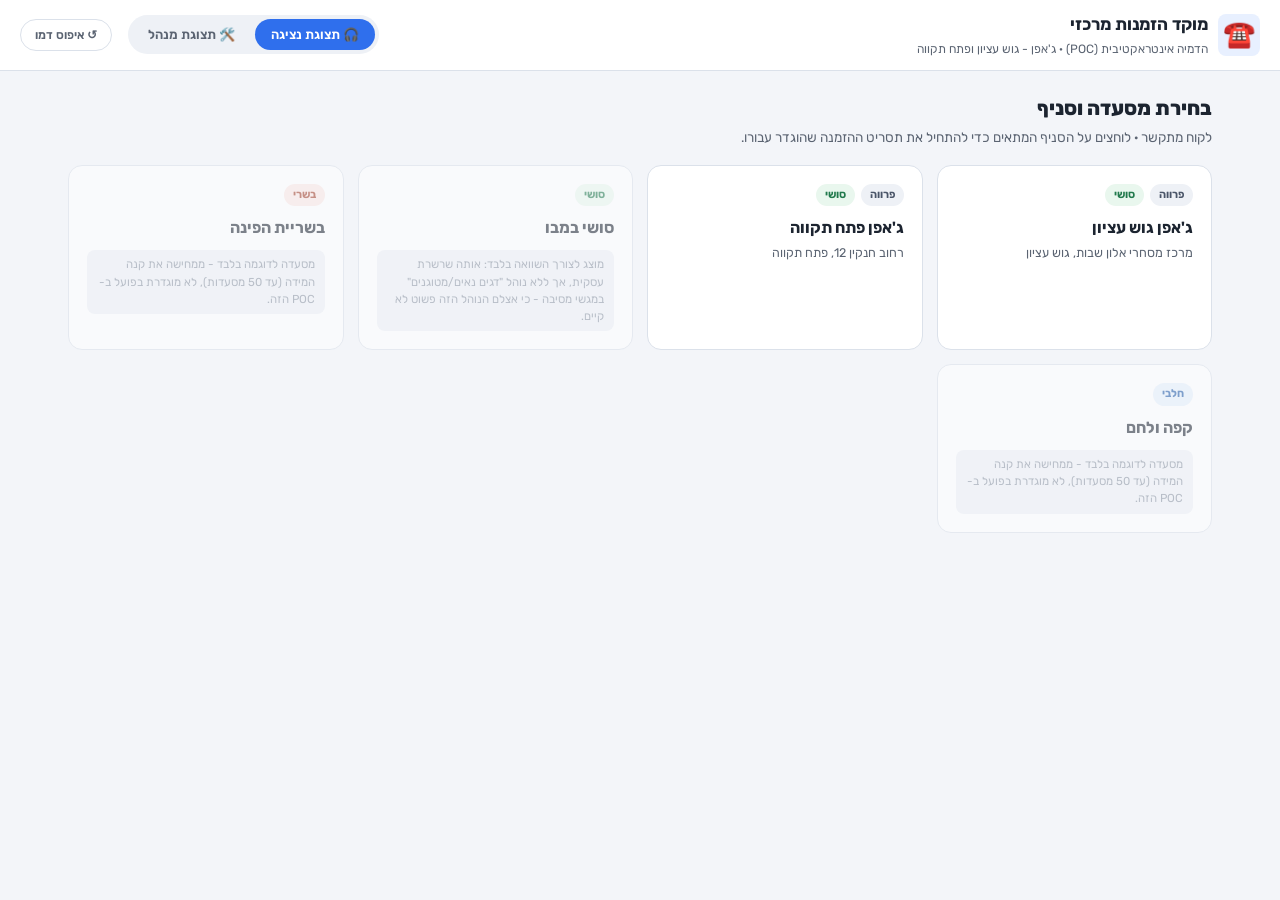
==== call-center-poc/index.html @ 6a9e3bf5 "הוספת POC למערכת מוקד הזמנות מרכזי ל-50 מסעדות תיקייה נפרדת call-center-poc/ (HTML/CSS/JS ללא build," ====
<!doctype html>
<html lang="he" dir="rtl">
<head>
<meta charset="UTF-8" />
<meta name="viewport" content="width=device-width, initial-scale=1.0" />
<meta name="robots" content="noindex, nofollow" />
<title>מוקד הזמנות - הדמיה (POC)</title>
<link rel="icon" href="data:image/svg+xml,%3Csvg xmlns='http://www.w3.org/2000/svg' viewBox='0 0 100 100'%3E%3Crect width='100' height='100' rx='22' fill='%232f6fed'/%3E%3Ctext x='50' y='66' font-size='52' text-anchor='middle'%3E%F0%9F%93%9E%3C/text%3E%3C/svg%3E" />

<link rel="preconnect" href="https://fonts.googleapis.com" />
<link rel="preconnect" href="https://fonts.gstatic.com" crossorigin />
<link href="https://fonts.googleapis.com/css2?family=Rubik:wght@400;500;600;700;800&display=swap" rel="stylesheet" />

<link rel="stylesheet" href="css/style.css" />
</head>
<body>

  <header class="topbar">
    <div class="topbar-brand">
      <span class="topbar-logo" aria-hidden="true">☎️</span>
      <div class="topbar-titles">
        <h1>מוקד הזמנות מרכזי</h1>
        <p>הדמיה אינטראקטיבית (POC) &middot; ג'אפן - גוש עציון ופתח תקווה</p>
      </div>
    </div>

    <nav class="view-switch" id="view-switch" aria-label="בחירת תצוגה">
      <button class="view-switch-btn" type="button" data-view="agent">🎧 תצוגת נציגה</button>
      <button class="view-switch-btn" type="button" data-view="admin">🛠️ תצוגת מנהל</button>
    </nav>

    <button class="reset-demo-btn" id="reset-demo-btn" type="button" title="מחזיר את כל נתוני ההדמיה למצב ההתחלתי">
      ↺ איפוס דמו
    </button>
  </header>

  <main id="app-root" class="app-root"></main>

  <div id="popup-root"></div>
  <div id="toast-root" class="toast-root"></div>

  <script src="js/data.js"></script>
  <script src="js/store.js"></script>
  <script src="js/engine.js"></script>
  <script src="js/popups.js"></script>
  <script src="js/summary.js"></script>
  <script src="js/agent.js"></script>
  <script src="js/admin.js"></script>
  <script src="js/app.js"></script>
</body>
</html>
---- call-center-poc/css/style.css ----
/* ===== Design tokens ===== */
:root {
  --bg: #f3f5f9;
  --surface: #ffffff;
  --surface-alt: #eef1f6;
  --surface-hover: #e6eaf2;
  --border: #dbe1ea;
  --text: #1c2430;
  --text-muted: #5b6472;
  --text-faint: #8992a1;

  --primary: #2f6fed;
  --primary-dark: #1f4fb8;
  --primary-tint: #e8f0ff;

  --accent: #0f9d78;
  --accent-tint: #e4f7f0;

  --danger: #d5423c;
  --danger-tint: #fdecec;
  --danger-dark: #a92e29;

  --warning: #c9791a;
  --warning-tint: #fdf1de;
  --warning-dark: #9c5d13;

  --guided: #7b4fd6;
  --guided-tint: #f1ebfc;

  --radius-sm: 8px;
  --radius: 14px;
  --radius-lg: 20px;
  --shadow-sm: 0 1px 2px rgba(20, 30, 50, 0.06);
  --shadow: 0 8px 24px rgba(20, 30, 50, 0.10);
  --shadow-lg: 0 20px 50px rgba(20, 30, 50, 0.22);
}

@media (prefers-color-scheme: dark) {
  :root {
    --bg: #12151c;
    --surface: #1a1e27;
    --surface-alt: #212632;
    --surface-hover: #272d3b;
    --border: #313847;
    --text: #eef1f6;
    --text-muted: #a6adba;
    --text-faint: #737b8c;
    --primary-tint: #1b2740;
    --accent-tint: #113329;
    --danger-tint: #3a1e1d;
    --warning-tint: #3a2c14;
    --guided-tint: #2a2140;
  }
}

* { box-sizing: border-box; }
html, body { height: 100%; }
body {
  margin: 0;
  background: var(--bg);
  color: var(--text);
  font-family: 'Rubik', 'Segoe UI', sans-serif;
  line-height: 1.5;
  -webkit-font-smoothing: antialiased;
}
button, input, select, textarea { font-family: inherit; }
h1, h2, h3, h4, p { margin: 0; }
img { max-width: 100%; display: block; }

/* ===== Topbar ===== */
.topbar {
  display: flex;
  align-items: center;
  gap: 16px;
  padding: 12px 20px;
  background: var(--surface);
  border-bottom: 1px solid var(--border);
  position: sticky;
  top: 0;
  z-index: 40;
  flex-wrap: wrap;
}
.topbar-brand { display: flex; align-items: center; gap: 10px; }
.topbar-logo {
  font-size: 26px;
  width: 42px; height: 42px;
  display: flex; align-items: center; justify-content: center;
  background: var(--primary-tint);
  border-radius: var(--radius-sm);
}
.topbar-titles h1 { font-size: 17px; font-weight: 700; }
.topbar-titles p { font-size: 12px; color: var(--text-muted); margin-top: 2px; }

.view-switch {
  display: flex;
  gap: 4px;
  background: var(--surface-alt);
  padding: 4px;
  border-radius: 999px;
  margin-inline-start: auto;
}
.view-switch-btn {
  border: none;
  background: transparent;
  padding: 8px 16px;
  border-radius: 999px;
  font-size: 13px;
  font-weight: 600;
  color: var(--text-muted);
  cursor: pointer;
  transition: background .15s, color .15s;
}
.view-switch-btn.is-active { background: var(--primary); color: #fff; }
.view-switch-btn:not(.is-active):hover { background: var(--surface-hover); }

.reset-demo-btn {
  border: 1px solid var(--border);
  background: var(--surface);
  color: var(--text-muted);
  padding: 8px 14px;
  border-radius: 999px;
  font-size: 12px;
  font-weight: 600;
  cursor: pointer;
  white-space: nowrap;
}
.reset-demo-btn:hover { background: var(--surface-alt); color: var(--text); }

.app-root { max-width: 1180px; margin: 0 auto; padding: 22px 18px 80px; }

/* ===== Generic buttons ===== */
.btn {
  border: none;
  border-radius: var(--radius-sm);
  padding: 12px 20px;
  font-size: 14px;
  font-weight: 700;
  cursor: pointer;
  transition: transform .06s, background .15s, opacity .15s;
}
.btn:active { transform: scale(.98); }
.btn:disabled { opacity: .45; cursor: not-allowed; }
.btn-primary { background: var(--primary); color: #fff; }
.btn-primary:not(:disabled):hover { background: var(--primary-dark); }
.btn-secondary { background: var(--surface-alt); color: var(--text); }
.btn-secondary:hover { background: var(--surface-hover); }
.btn-ghost { background: transparent; color: var(--text-muted); }
.btn-ghost:hover { color: var(--text); }
.btn-danger { background: var(--danger); color: #fff; }
.btn-danger:hover { background: var(--danger-dark); }
.btn-block { width: 100%; }
.icon-btn {
  border: 1px solid var(--border);
  background: var(--surface);
  width: 30px; height: 30px;
  border-radius: var(--radius-sm);
  display: inline-flex; align-items: center; justify-content: center;
  cursor: pointer;
  font-size: 13px;
  color: var(--text-muted);
}
.icon-btn:hover { background: var(--surface-alt); color: var(--text); }
.icon-btn:disabled { opacity: .3; cursor: not-allowed; }

/* ===== Toasts ===== */
.toast-root { position: fixed; bottom: 18px; inset-inline-start: 50%; transform: translateX(-50%); z-index: 200; display: flex; flex-direction: column; gap: 8px; align-items: center; }
[dir="rtl"] .toast-root { transform: translateX(50%); }
.toast {
  background: var(--text); color: #fff;
  padding: 10px 18px; border-radius: 999px;
  font-size: 13px; font-weight: 600;
  box-shadow: var(--shadow);
  animation: toast-in .18s ease-out;
}
.toast.is-success { background: var(--accent); }
.toast.is-danger { background: var(--danger); }
@keyframes toast-in { from { opacity: 0; transform: translateY(8px); } to { opacity: 1; transform: translateY(0); } }

/* ===== Restaurant / branch picker ===== */
.section-heading { font-size: 20px; font-weight: 800; margin-bottom: 4px; }
.section-sub { color: var(--text-muted); font-size: 13.5px; margin-bottom: 18px; }

.picker-grid {
  display: grid;
  grid-template-columns: repeat(auto-fill, minmax(220px, 1fr));
  gap: 14px;
}
.picker-card {
  background: var(--surface);
  border: 1px solid var(--border);
  border-radius: var(--radius);
  padding: 18px;
  cursor: pointer;
  transition: box-shadow .15s, transform .1s, border-color .15s;
  text-align: right;
}
.picker-card:hover { box-shadow: var(--shadow); border-color: var(--primary); transform: translateY(-2px); }
.picker-card.is-disabled { opacity: .55; cursor: not-allowed; }
.picker-card.is-disabled:hover { box-shadow: none; transform: none; border-color: var(--border); }
.picker-card-badges { display: flex; gap: 6px; flex-wrap: wrap; margin-bottom: 10px; }
.type-badge {
  display: inline-block;
  font-size: 11px; font-weight: 700;
  padding: 3px 9px;
  border-radius: 999px;
  background: var(--surface-alt);
  color: var(--text-muted);
}
.type-badge.kind-בשרי { background: #fbe7e4; color: #a13f2a; }
.type-badge.kind-חלבי { background: #e6f0fb; color: #1f5aa8; }
.type-badge.kind-פרווה { background: #eef1f6; color: #4a5568; }
.type-badge.kind-סושי { background: #e9f7ee; color: #227a4d; }
.picker-card-title { font-size: 16px; font-weight: 700; margin-bottom: 4px; }
.picker-card-sub { font-size: 12.5px; color: var(--text-muted); }
.picker-card-note { margin-top: 10px; font-size: 11.5px; color: var(--text-faint); background: var(--surface-alt); padding: 6px 10px; border-radius: var(--radius-sm); }

/* ===== Wizard (question screens) ===== */
.wizard { max-width: 640px; margin: 0 auto; }
.wizard-progress { margin-bottom: 22px; }
.wizard-progress-label { font-size: 12px; color: var(--text-muted); margin-bottom: 6px; display: flex; justify-content: space-between; }
.wizard-progress-bar { height: 6px; background: var(--surface-alt); border-radius: 999px; overflow: hidden; }
.wizard-progress-fill { height: 100%; background: var(--primary); border-radius: 999px; transition: width .25s ease; }

.wizard-card {
  background: var(--surface);
  border: 1px solid var(--border);
  border-radius: var(--radius-lg);
  padding: 28px;
  box-shadow: var(--shadow-sm);
}
.wizard-branch-tag { font-size: 11.5px; font-weight: 700; color: var(--primary); background: var(--primary-tint); padding: 4px 10px; border-radius: 999px; display: inline-block; margin-bottom: 14px; }
.wizard-question-label { font-size: 20px; font-weight: 700; margin-bottom: 18px; line-height: 1.4; }

.wizard-input {
  width: 100%;
  padding: 13px 15px;
  border: 1.5px solid var(--border);
  border-radius: var(--radius-sm);
  font-size: 15px;
  background: var(--surface);
  color: var(--text);
}
.wizard-input:focus { outline: none; border-color: var(--primary); }

.wizard-choice-row { display: flex; gap: 10px; flex-wrap: wrap; }
.choice-btn {
  flex: 1 1 140px;
  border: 1.5px solid var(--border);
  background: var(--surface);
  color: var(--text);
  padding: 16px 14px;
  border-radius: var(--radius);
  font-size: 15px;
  font-weight: 600;
  cursor: pointer;
  transition: border-color .12s, background .12s;
}
.choice-btn:hover { border-color: var(--primary); }
.choice-btn.is-selected { border-color: var(--primary); background: var(--primary-tint); color: var(--primary-dark); }

.autofill-strip {
  margin-top: 10px;
  display: flex; align-items: center; gap: 8px;
  background: var(--accent-tint);
  border: 1px dashed var(--accent);
  padding: 8px 12px;
  border-radius: var(--radius-sm);
  font-size: 12.5px;
  color: var(--text);
}
.autofill-strip-btn {
  border: none; background: var(--accent); color: #fff;
  padding: 5px 11px; border-radius: 999px; font-size: 11.5px; font-weight: 700; cursor: pointer;
  margin-inline-start: auto;
}

.wizard-nav { display: flex; justify-content: space-between; margin-top: 22px; gap: 10px; }

.slot-row { display: flex; gap: 8px; flex-wrap: wrap; margin-top: 14px; }
.slot-btn {
  border: 1.5px solid var(--border); background: var(--surface);
  padding: 10px 14px; border-radius: var(--radius-sm); font-size: 13.5px; font-weight: 600; cursor: pointer;
  display: flex; align-items: center; gap: 6px;
}
.slot-btn.is-selected { border-color: var(--primary); background: var(--primary-tint); }
.slot-btn.is-busy::after { content: "עמוס"; font-size: 10px; font-weight: 700; color: var(--warning-dark); background: var(--warning-tint); padding: 2px 6px; border-radius: 999px; }

/* ===== Menu screen ===== */
.menu-screen-title { font-size: 19px; font-weight: 800; margin-bottom: 14px; }
.menu-toolbar { display: flex; gap: 10px; flex-wrap: wrap; margin-bottom: 14px; align-items: center; }
.search-input { flex: 1 1 220px; padding: 11px 14px; border: 1.5px solid var(--border); border-radius: var(--radius-sm); font-size: 14px; background: var(--surface); color: var(--text); }
.search-input:focus { outline: none; border-color: var(--primary); }
.price-filter-select { padding: 10px 12px; border: 1.5px solid var(--border); border-radius: var(--radius-sm); font-size: 13.5px; background: var(--surface); color: var(--text); }
.price-filter-select.is-flash { animation: flash-filter 1.1s ease; }
@keyframes flash-filter { 0%,100% { box-shadow: none; } 30% { box-shadow: 0 0 0 4px var(--accent-tint); border-color: var(--accent); } }

.tag-chip-row { display: flex; gap: 6px; flex-wrap: wrap; margin-bottom: 14px; }
.tag-chip {
  border: 1px solid var(--border); background: var(--surface);
  padding: 6px 12px; border-radius: 999px; font-size: 12px; font-weight: 600; color: var(--text-muted); cursor: pointer;
}
.tag-chip.is-active { background: var(--primary); border-color: var(--primary); color: #fff; }

.menu-grid { display: grid; grid-template-columns: repeat(auto-fill, minmax(180px, 1fr)); gap: 12px; padding-bottom: 90px; }
.item-card { background: var(--surface); border: 1px solid var(--border); border-radius: var(--radius); overflow: hidden; display: flex; flex-direction: column; }
.item-image-placeholder {
  height: 92px;
  background: var(--surface-alt);
  display: flex; align-items: center; justify-content: center;
  font-size: 26px;
  color: var(--text-faint);
  border-bottom: 1px dashed var(--border);
  position: relative;
}
.item-image-placeholder-label { position: absolute; bottom: 4px; font-size: 9px; color: var(--text-faint); background: rgba(255,255,255,.75); padding: 1px 6px; border-radius: 999px; }
.item-body { padding: 11px 12px 12px; display: flex; flex-direction: column; gap: 6px; flex: 1; }
.item-name { font-size: 14px; font-weight: 700; }
.item-tags { display: flex; gap: 4px; flex-wrap: wrap; }
.item-tag { font-size: 10px; background: var(--surface-alt); color: var(--text-muted); padding: 2px 7px; border-radius: 999px; }
.item-foot { display: flex; align-items: center; justify-content: space-between; margin-top: auto; }
.item-price { font-weight: 800; font-size: 14px; }
.qty-stepper { display: flex; align-items: center; gap: 8px; }
.qty-btn { width: 26px; height: 26px; border-radius: 999px; border: 1px solid var(--border); background: var(--surface); cursor: pointer; font-weight: 700; }
.qty-btn:hover { background: var(--surface-alt); }
.qty-value { min-width: 14px; text-align: center; font-weight: 700; font-size: 13px; }
.add-btn { border: none; background: var(--primary); color: #fff; padding: 7px 14px; border-radius: 999px; font-size: 12.5px; font-weight: 700; cursor: pointer; }
.add-btn:hover { background: var(--primary-dark); }
.item-note-tag { font-size: 10px; color: var(--guided); background: var(--guided-tint); padding: 2px 7px; border-radius: 999px; align-self: flex-start; }

.cart-bar {
  position: sticky; bottom: 12px;
  background: var(--surface);
  border: 1px solid var(--border);
  box-shadow: var(--shadow);
  border-radius: var(--radius-lg);
  padding: 14px 20px;
  display: flex; align-items: center; gap: 16px; flex-wrap: wrap;
  margin-top: 10px;
}
.cart-bar-info { display: flex; flex-direction: column; }
.cart-bar-count { font-size: 12px; color: var(--text-muted); }
.cart-bar-total { font-size: 18px; font-weight: 800; }
.cart-bar-min-note { font-size: 11.5px; color: var(--warning-dark); }
.wizard-nav-inline { margin-inline-start: auto; display: flex; gap: 10px; }

/* ===== Payment ===== */
.payment-methods { display: grid; grid-template-columns: repeat(auto-fill, minmax(130px, 1fr)); gap: 10px; margin-bottom: 18px; }
.payment-method-card {
  border: 1.5px solid var(--border); background: var(--surface);
  border-radius: var(--radius); padding: 14px 10px; text-align: center; cursor: pointer; font-size: 13px; font-weight: 600;
}
.payment-method-card.is-selected { border-color: var(--primary); background: var(--primary-tint); color: var(--primary-dark); }
.payment-method-icon { font-size: 22px; display: block; margin-bottom: 6px; }
.split-toggle-row { display: flex; align-items: center; gap: 8px; margin: 6px 0 14px; font-size: 13.5px; }
.split-block { background: var(--surface-alt); border-radius: var(--radius); padding: 14px; display: flex; flex-direction: column; gap: 10px; }
.split-row { display: flex; gap: 8px; align-items: center; }
.split-row select, .split-row input { flex: 1; padding: 9px 10px; border: 1px solid var(--border); border-radius: var(--radius-sm); background: var(--surface); color: var(--text); }

/* ===== Summary ===== */
.summary-grid { display: grid; grid-template-columns: 1fr 1fr; gap: 8px 20px; margin-bottom: 18px; font-size: 13.5px; }
.summary-grid dt { color: var(--text-muted); }
.summary-grid dd { margin: 0; font-weight: 600; }
.summary-textarea {
  width: 100%; min-height: 260px;
  border: 1.5px solid var(--border); border-radius: var(--radius-sm);
  padding: 14px; font-size: 13px; line-height: 1.7;
  font-family: 'Rubik', monospace;
  background: var(--surface-alt); color: var(--text);
  resize: vertical;
  white-space: pre-wrap;
}
.summary-actions { display: flex; gap: 10px; margin-top: 14px; flex-wrap: wrap; }

/* ===== Popups ===== */
.popup-overlay {
  position: fixed; inset: 0; background: rgba(15, 20, 30, .5);
  display: flex; align-items: center; justify-content: center; z-index: 100; padding: 16px;
  animation: overlay-in .12s ease-out;
}
@keyframes overlay-in { from { opacity: 0; } to { opacity: 1; } }
.popup-card {
  background: var(--surface); border-radius: var(--radius-lg);
  max-width: 440px; width: 100%; padding: 26px;
  box-shadow: var(--shadow-lg);
  border-top: 6px solid var(--text-faint);
  animation: popup-in .16s ease-out;
}
@keyframes popup-in { from { opacity: 0; transform: translateY(10px) scale(.98); } to { opacity: 1; transform: translateY(0) scale(1); } }
.popup-card.is-blocking { border-top-color: var(--danger); }
.popup-card.is-reminder { border-top-color: var(--warning); }
.popup-card.is-guided { border-top-color: var(--guided); }
.popup-card.is-suggestion { border-top-color: var(--primary); }
.popup-kicker { display: flex; align-items: center; gap: 8px; font-size: 11.5px; font-weight: 800; text-transform: uppercase; letter-spacing: .3px; margin-bottom: 10px; }
.popup-kicker.is-blocking { color: var(--danger); }
.popup-kicker.is-reminder { color: var(--warning-dark); }
.popup-kicker.is-guided { color: var(--guided); }
.popup-kicker.is-suggestion { color: var(--primary); }
.popup-message { font-size: 15.5px; line-height: 1.65; margin-bottom: 20px; }
.popup-buttons { display: flex; flex-direction: column; gap: 8px; }
.popup-btn {
  border: 1.5px solid var(--border); background: var(--surface);
  padding: 12px 14px; border-radius: var(--radius-sm); font-size: 14px; font-weight: 700; cursor: pointer; width: 100%;
}
.popup-btn.is-primary { background: var(--primary); border-color: var(--primary); color: #fff; }
.popup-btn.is-primary:hover { background: var(--primary-dark); }
.popup-btn:not(.is-primary):hover { background: var(--surface-alt); }
.popup-btn.is-danger-outline { color: var(--danger); border-color: var(--danger-tint); }

/* ===== Admin ===== */
.admin-layout { display: grid; grid-template-columns: 250px 1fr; gap: 18px; align-items: start; }
@media (max-width: 780px) { .admin-layout { grid-template-columns: 1fr; } }

.admin-sidebar { background: var(--surface); border: 1px solid var(--border); border-radius: var(--radius); padding: 10px; position: sticky; top: 84px; }
.admin-sidebar-title { font-size: 11.5px; font-weight: 800; color: var(--text-muted); padding: 8px 10px 4px; text-transform: uppercase; letter-spacing: .4px; }
.restaurant-list-item {
  display: flex; flex-direction: column; gap: 5px;
  padding: 10px 12px; border-radius: var(--radius-sm); cursor: pointer; margin-bottom: 3px;
}
.restaurant-list-item:hover { background: var(--surface-alt); }
.restaurant-list-item.is-active { background: var(--primary-tint); }
.restaurant-list-item.is-disabled { cursor: default; opacity: .6; }
.restaurant-list-item-name { font-size: 13.5px; font-weight: 700; }
.restaurant-list-item-badges { display: flex; gap: 4px; flex-wrap: wrap; }

.admin-main { background: var(--surface); border: 1px solid var(--border); border-radius: var(--radius); padding: 20px; min-height: 400px; }
.admin-empty-note { background: var(--surface-alt); border-radius: var(--radius); padding: 16px; font-size: 13.5px; color: var(--text-muted); line-height: 1.6; }

.branch-tabs { display: flex; gap: 8px; margin-bottom: 16px; border-bottom: 1px solid var(--border); padding-bottom: 12px; flex-wrap: wrap; }
.branch-tab {
  border: 1px solid var(--border); background: var(--surface);
  padding: 8px 16px; border-radius: 999px; font-size: 13px; font-weight: 700; cursor: pointer; color: var(--text-muted);
}
.branch-tab.is-active { background: var(--text); border-color: var(--text); color: var(--surface); }

.subtabs { display: flex; gap: 6px; margin-bottom: 16px; }
.subtab { border: none; background: var(--surface-alt); padding: 9px 16px; border-radius: var(--radius-sm); font-size: 13px; font-weight: 700; cursor: pointer; color: var(--text-muted); }
.subtab.is-active { background: var(--primary); color: #fff; }

.flow-list { display: flex; flex-direction: column; gap: 8px; }
.flow-card { border: 1px solid var(--border); border-radius: var(--radius); overflow: hidden; }
.flow-card-head { display: flex; align-items: center; gap: 10px; padding: 12px 14px; cursor: pointer; background: var(--surface); }
.flow-card-head:hover { background: var(--surface-alt); }
.flow-card-icon { font-size: 16px; width: 30px; height: 30px; background: var(--surface-alt); border-radius: var(--radius-sm); display: flex; align-items: center; justify-content: center; flex-shrink: 0; }
.flow-card-title { font-weight: 700; font-size: 13.5px; flex: 1; }
.flow-card-meta { font-size: 11px; color: var(--text-faint); }
.flow-card-actions { display: flex; gap: 4px; align-items: center; }
.flow-card-body { padding: 4px 16px 16px; border-top: 1px dashed var(--border); background: var(--surface-alt); }
.flow-card.is-disabled .flow-card-title { text-decoration: line-through; color: var(--text-faint); }

.question-edit-row { padding: 12px 0; display: flex; flex-direction: column; gap: 8px; }
.field-label { font-size: 11px; font-weight: 700; color: var(--text-muted); }
.text-input { width: 100%; padding: 9px 11px; border: 1px solid var(--border); border-radius: var(--radius-sm); font-size: 13.5px; background: var(--surface); color: var(--text); }

.toggle-switch { position: relative; display: inline-block; width: 38px; height: 22px; flex-shrink: 0; }
.toggle-switch input { opacity: 0; width: 0; height: 0; }
.toggle-switch-slider { position: absolute; inset: 0; background: var(--border); border-radius: 999px; cursor: pointer; transition: background .15s; }
.toggle-switch-slider::before { content: ""; position: absolute; width: 16px; height: 16px; left: 3px; top: 3px; background: #fff; border-radius: 50%; transition: transform .15s; }
.toggle-switch input:checked + .toggle-switch-slider { background: var(--accent); }
[dir="rtl"] .toggle-switch input:checked + .toggle-switch-slider::before { transform: translateX(-16px); }

.rule-card { border: 1px solid var(--border); border-radius: var(--radius); padding: 14px 16px; margin-bottom: 10px; }
.rule-card-head { display: flex; align-items: center; gap: 10px; margin-bottom: 8px; }
.rule-kind-badge { font-size: 10.5px; font-weight: 800; padding: 3px 9px; border-radius: 999px; }
.rule-kind-badge.kind-blocking { background: var(--danger-tint); color: var(--danger-dark); }
.rule-kind-badge.kind-reminder { background: var(--warning-tint); color: var(--warning-dark); }
.rule-kind-badge.kind-guided-choice { background: var(--guided-tint); color: var(--guided); }
.rule-kind-badge.kind-suggestion { background: var(--primary-tint); color: var(--primary-dark); }
.rule-scope-badge { font-size: 10.5px; color: var(--text-faint); background: var(--surface-alt); padding: 3px 9px; border-radius: 999px; }
.rule-name { font-weight: 700; font-size: 13.5px; flex: 1; }
.rule-message-edit { width: 100%; border: 1px solid var(--border); border-radius: var(--radius-sm); padding: 10px; font-size: 13px; background: var(--surface-alt); color: var(--text); resize: vertical; min-height: 56px; }
.rule-card.is-disabled { opacity: .55; }

.admin-toolbar { display: flex; justify-content: space-between; align-items: center; margin-bottom: 14px; gap: 10px; flex-wrap: wrap; }
.admin-toolbar h2 { font-size: 17px; font-weight: 800; }

@media (max-width: 560px) {
  .app-root { padding: 16px 12px 70px; }
  .wizard-card { padding: 20px; }
  .summary-grid { grid-template-columns: 1fr; }
}
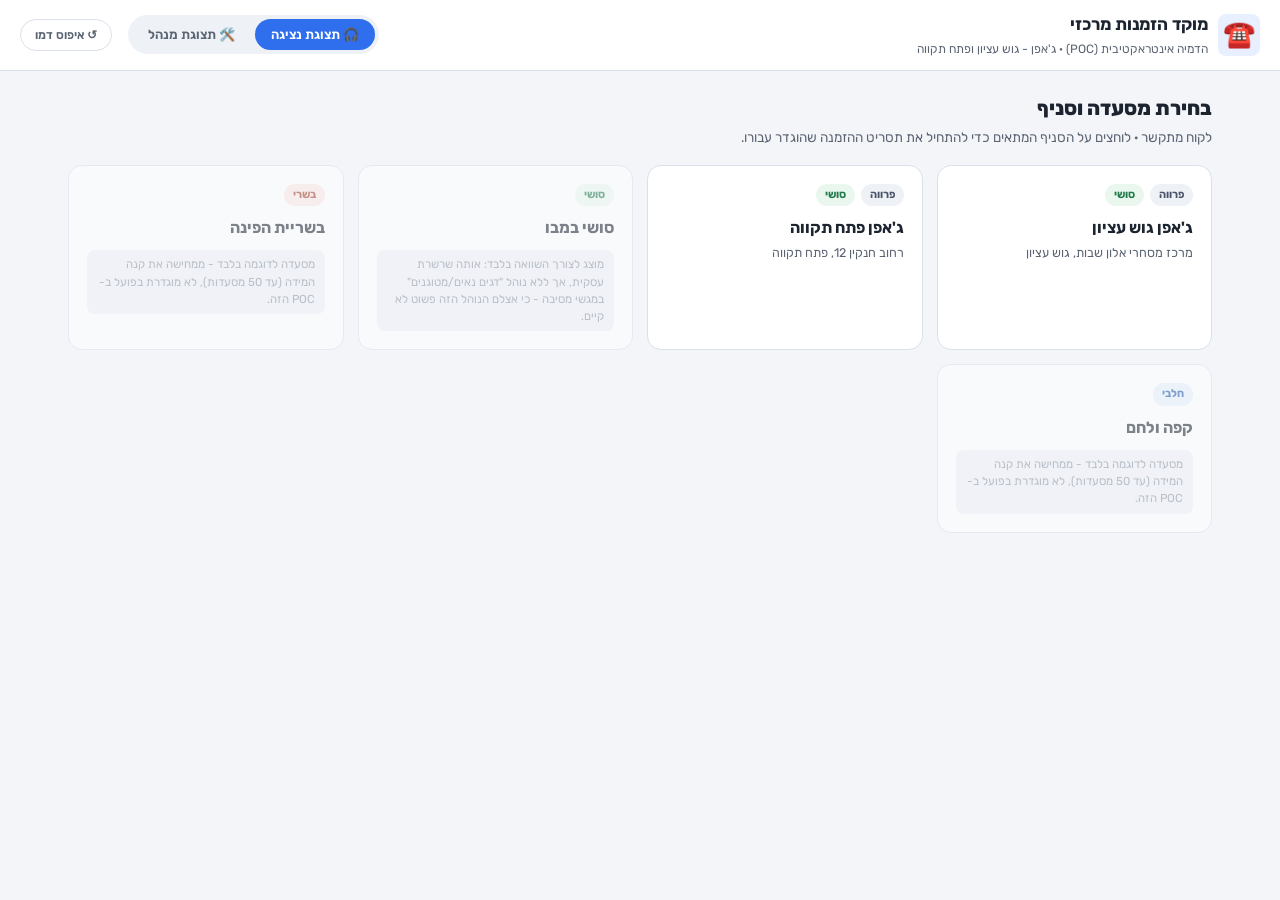
==== commit ac87f012: "תיקון קריטי: התעלמות מנתוני localStorage ישנים + סבב פיצ'רים שלישי תיקון הבאג המרכזי שדווח ("אין גרי" ====
--- a/call-center-poc/index.html
+++ b/call-center-poc/index.html
@@ -11,7 +11,7 @@
 <link rel="preconnect" href="https://fonts.gstatic.com" crossorigin />
 <link href="https://fonts.googleapis.com/css2?family=Rubik:wght@400;500;600;700;800&display=swap" rel="stylesheet" />
 
-<link rel="stylesheet" href="css/style.css" />
+<link rel="stylesheet" href="css/style.css?v=3" />
 </head>
 <body>
 
@@ -39,13 +39,13 @@
   <div id="popup-root"></div>
   <div id="toast-root" class="toast-root"></div>
 
-  <script src="js/data.js"></script>
-  <script src="js/store.js"></script>
-  <script src="js/engine.js"></script>
-  <script src="js/popups.js"></script>
-  <script src="js/summary.js"></script>
-  <script src="js/agent.js"></script>
-  <script src="js/admin.js"></script>
-  <script src="js/app.js"></script>
+  <script src="js/data.js?v=3"></script>
+  <script src="js/store.js?v=3"></script>
+  <script src="js/engine.js?v=3"></script>
+  <script src="js/popups.js?v=3"></script>
+  <script src="js/summary.js?v=3"></script>
+  <script src="js/agent.js?v=3"></script>
+  <script src="js/admin.js?v=3"></script>
+  <script src="js/app.js?v=3"></script>
 </body>
 </html>
--- a/call-center-poc/css/style.css
+++ b/call-center-poc/css/style.css
@@ -214,12 +214,25 @@
 .picker-card-sub { font-size: 12.5px; color: var(--text-muted); }
 .picker-card-note { margin-top: 10px; font-size: 11.5px; color: var(--text-faint); background: var(--surface-alt); padding: 6px 10px; border-radius: var(--radius-sm); }
 
+/* ===== Info strip (restaurant/branch/address/hours/kashrut + קודם) ===== */
+.info-strip {
+  display: flex; align-items: center; justify-content: space-between; flex-wrap: wrap; gap: 10px;
+  background: var(--surface); border: 1px solid var(--border); border-radius: var(--radius);
+  padding: 10px 16px; margin-bottom: 20px;
+}
+.info-strip-main { display: flex; align-items: center; gap: 10px; flex-wrap: wrap; }
+.info-strip-name { font-weight: 800; font-size: 13.5px; }
+.info-strip-address { font-size: 12.5px; color: var(--text-muted); }
+.info-strip-btn { border: 1px solid var(--border); background: var(--surface-alt); color: var(--text); padding: 6px 12px; border-radius: 999px; font-size: 12px; font-weight: 600; cursor: pointer; }
+.info-strip-btn:hover { background: var(--surface-hover); }
+.info-strip-actions { display: flex; align-items: center; gap: 10px; }
+.info-strip-prev { border: 1px solid var(--border); background: var(--surface); color: var(--text); padding: 7px 14px; border-radius: var(--radius-sm); font-size: 13px; font-weight: 700; cursor: pointer; }
+.info-strip-prev:hover:not(:disabled) { background: var(--surface-alt); }
+.info-strip-prev:disabled { opacity: .4; cursor: not-allowed; }
+.info-strip-abort { border: none; background: transparent; color: var(--text-faint); font-size: 12px; cursor: pointer; text-decoration: underline; }
+
 /* ===== Wizard (question screens) ===== */
 .wizard { max-width: 640px; margin: 0 auto; }
-.wizard-progress { margin-bottom: 22px; }
-.wizard-progress-label { font-size: 12px; color: var(--text-muted); margin-bottom: 6px; display: flex; justify-content: space-between; }
-.wizard-progress-bar { height: 6px; background: var(--surface-alt); border-radius: 999px; overflow: hidden; }
-.wizard-progress-fill { height: 100%; background: var(--primary); border-radius: 999px; transition: width .25s ease; }
 
 .wizard-card {
   background: var(--surface);
@@ -228,7 +241,6 @@
   padding: 28px;
   box-shadow: var(--shadow-sm);
 }
-.wizard-branch-tag { font-size: 11.5px; font-weight: 700; color: var(--primary); background: var(--primary-tint); padding: 4px 10px; border-radius: 999px; display: inline-block; margin-bottom: 14px; }
 .wizard-question-label { font-size: 20px; font-weight: 700; margin-bottom: 18px; line-height: 1.4; }
 
 .wizard-input {
@@ -290,8 +302,9 @@
 .menu-toolbar { display: flex; gap: 10px; flex-wrap: wrap; margin-bottom: 14px; align-items: center; }
 .search-input { flex: 1 1 220px; padding: 11px 14px; border: 1.5px solid var(--border); border-radius: var(--radius-sm); font-size: 14px; background: var(--surface); color: var(--text); }
 .search-input:focus { outline: none; border-color: var(--primary); }
-.price-filter-select { padding: 10px 12px; border: 1.5px solid var(--border); border-radius: var(--radius-sm); font-size: 13.5px; background: var(--surface); color: var(--text); }
-.price-filter-select.is-flash { animation: flash-filter 1.1s ease; }
+.price-filter-input { width: 170px; padding: 10px 12px; border: 1.5px solid var(--border); border-radius: var(--radius-sm); font-size: 13.5px; background: var(--surface); color: var(--text); }
+.price-filter-input:focus { outline: none; border-color: var(--primary); }
+.price-filter-input.is-flash { animation: flash-filter 1.1s ease; }
 @keyframes flash-filter { 0%,100% { box-shadow: none; } 30% { box-shadow: 0 0 0 4px var(--accent-tint); border-color: var(--accent); } }
 
 .tag-chip-row { display: flex; gap: 6px; flex-wrap: wrap; margin-bottom: 14px; }
@@ -325,23 +338,41 @@
 .qty-value { min-width: 14px; text-align: center; font-weight: 700; font-size: 13px; }
 .add-btn { border: none; background: var(--primary); color: #fff; padding: 7px 14px; border-radius: 999px; font-size: 12.5px; font-weight: 700; cursor: pointer; }
 .add-btn:hover { background: var(--primary-dark); }
+.add-btn.is-static { cursor: pointer; }
 .item-note-tag { font-size: 10px; color: var(--guided); background: var(--guided-tint); padding: 2px 7px; border-radius: 999px; align-self: flex-start; }
-
-.cart-bar {
-  position: sticky; bottom: 12px;
-  background: var(--surface);
-  border: 1px solid var(--border);
-  box-shadow: var(--shadow);
-  border-radius: var(--radius-lg);
-  padding: 14px 20px;
-  display: flex; align-items: center; gap: 16px; flex-wrap: wrap;
-  margin-top: 10px;
-}
-.cart-bar-info { display: flex; flex-direction: column; }
-.cart-bar-count { font-size: 12px; color: var(--text-muted); }
-.cart-bar-total { font-size: 18px; font-weight: 800; }
-.cart-bar-min-note { font-size: 11.5px; color: var(--warning-dark); }
-.wizard-nav-inline { margin-inline-start: auto; display: flex; gap: 10px; }
+.item-in-cart-badge { font-size: 10px; font-weight: 700; color: var(--accent); background: var(--accent-tint); padding: 2px 7px; border-radius: 999px; align-self: flex-start; }
+.item-card.is-expanded { grid-column: 1 / -1; }
+.item-card.is-flash-highlight { animation: card-flash 1.2s ease; }
+@keyframes card-flash { 0%, 100% { box-shadow: none; } 25% { box-shadow: 0 0 0 4px var(--primary-tint); border-color: var(--primary); } }
+
+/* ===== Category tabs (menu) ===== */
+.category-tabs { display: flex; gap: 6px; flex-wrap: wrap; margin-bottom: 14px; }
+.category-tab { border: 1.5px solid var(--border); background: var(--surface); color: var(--text-muted); padding: 8px 16px; border-radius: 999px; font-size: 13px; font-weight: 700; cursor: pointer; }
+.category-tab:hover { border-color: var(--primary); }
+.category-tab.is-active { background: var(--primary); border-color: var(--primary); color: #fff; }
+
+/* ===== Order layout: קוביית סל הזמנה קבועה + תוכן ראשי ===== */
+.order-layout { display: grid; grid-template-columns: 1fr 260px; gap: 18px; align-items: start; }
+@media (max-width: 820px) { .order-layout { grid-template-columns: 1fr; } }
+.order-sidebar {
+  position: sticky; top: 84px;
+  background: var(--surface); border: 1px solid var(--border); border-radius: var(--radius-lg);
+  padding: 16px; display: flex; flex-direction: column; gap: 4px;
+}
+.order-sidebar-title { font-weight: 800; font-size: 14px; margin-bottom: 8px; }
+.order-sidebar-lines { display: flex; flex-direction: column; gap: 8px; max-height: 320px; overflow-y: auto; margin-bottom: 8px; }
+.order-sidebar-empty { font-size: 12.5px; color: var(--text-faint); }
+.order-sidebar-line { display: flex; align-items: flex-start; gap: 8px; font-size: 12.5px; padding-bottom: 8px; border-bottom: 1px dashed var(--border); }
+.order-sidebar-line:last-child { border-bottom: none; }
+.order-sidebar-edit { border: none; background: var(--surface-alt); border-radius: 50%; width: 22px; height: 22px; flex-shrink: 0; cursor: pointer; font-size: 11px; }
+.order-sidebar-edit:hover { background: var(--primary-tint); }
+.order-sidebar-line-info { flex: 1; display: flex; flex-direction: column; gap: 2px; }
+.order-sidebar-line-name { font-weight: 600; }
+.order-sidebar-line-note { font-size: 10.5px; color: var(--guided); }
+.order-sidebar-line-price { font-weight: 700; white-space: nowrap; }
+.order-sidebar-row { display: flex; justify-content: space-between; font-size: 12.5px; color: var(--text-muted); padding-top: 8px; border-top: 1px dashed var(--border); }
+.order-sidebar-row.is-total { font-size: 15px; font-weight: 800; color: var(--text); border-top: 1.5px solid var(--border); padding-top: 10px; margin-top: 2px; }
+.order-main { min-width: 0; }
 
 /* ===== Payment ===== */
 .payment-methods { display: grid; grid-template-columns: repeat(auto-fill, minmax(130px, 1fr)); gap: 10px; margin-bottom: 18px; }
@@ -473,6 +504,135 @@
 .admin-toolbar { display: flex; justify-content: space-between; align-items: center; margin-bottom: 14px; gap: 10px; flex-wrap: wrap; }
 .admin-toolbar h2 { font-size: 17px; font-weight: 800; }
 
+/* ===== Screen composition (script/popup blocks, multiselect, optional tag) ===== */
+.question-block { margin-bottom: 20px; }
+.question-block:last-of-type { margin-bottom: 0; }
+.optional-tag { font-size: 11px; font-weight: 600; color: var(--text-faint); }
+
+.script-block {
+  display: flex; gap: 10px; align-items: flex-start;
+  background: var(--primary-tint); border: 1px dashed var(--primary);
+  border-radius: var(--radius); padding: 12px 14px; margin-bottom: 18px;
+  font-size: 14px; color: var(--text);
+}
+.script-block-icon { font-size: 16px; flex-shrink: 0; }
+.script-block p { margin: 0; line-height: 1.6; }
+
+.multiselect-row { display: flex; gap: 8px; flex-wrap: wrap; }
+.multiselect-chip {
+  display: flex; align-items: center; gap: 6px;
+  border: 1.5px solid var(--border); background: var(--surface);
+  padding: 10px 14px; border-radius: var(--radius); font-size: 13.5px; font-weight: 600; cursor: pointer;
+}
+.multiselect-chip input { accent-color: var(--primary); }
+.multiselect-chip.is-selected { border-color: var(--primary); background: var(--primary-tint); color: var(--primary-dark); }
+
+.btn-small { padding: 8px 14px; font-size: 12.5px; }
+
+/* ===== Customizable menu items / ingredients ===== */
+.customize-panel { padding: 0 12px 12px; border-top: 1px dashed var(--border); margin-top: 4px; }
+.ingredient-chip-row { display: flex; gap: 6px; flex-wrap: wrap; margin: 8px 0 12px; }
+.ingredient-chip {
+  display: flex; align-items: center; gap: 5px;
+  border: 1px solid var(--border); background: var(--surface);
+  padding: 6px 11px; border-radius: 999px; font-size: 12px; font-weight: 600; cursor: pointer;
+}
+.ingredient-chip.is-selected { border-color: var(--accent); background: var(--accent-tint); }
+.ingredient-chip.is-unavailable { color: var(--text-faint); border-color: var(--border); background: var(--surface-alt); text-decoration: line-through; cursor: not-allowed; }
+
+.ingredient-list { display: flex; flex-direction: column; gap: 6px; margin-bottom: 16px; }
+.ingredient-row {
+  display: flex; align-items: center; gap: 12px;
+  border: 1px solid var(--border); border-radius: var(--radius-sm); padding: 10px 14px; background: var(--surface);
+}
+.ingredient-row.is-unavailable { background: var(--surface-alt); }
+.ingredient-row-name { font-weight: 700; font-size: 13.5px; flex: 1; }
+.ingredient-row.is-unavailable .ingredient-row-name { color: var(--text-faint); text-decoration: line-through; }
+.ingredient-row-status { font-size: 11.5px; color: var(--text-muted); min-width: 80px; text-align: center; }
+.add-ingredient-row { display: flex; gap: 8px; }
+.add-ingredient-row .text-input { flex: 1; }
+
+/* ===== Admin: drag-and-drop block builder ===== */
+.block-builder { display: grid; grid-template-columns: 260px 1fr; gap: 14px; margin-top: 10px; align-items: start; }
+@media (max-width: 900px) { .block-builder { grid-template-columns: 1fr; } }
+
+.block-canvas {
+  border: 2px dashed var(--border); border-radius: var(--radius); padding: 10px;
+  display: flex; flex-direction: column; gap: 10px; min-height: 90px; background: var(--surface-alt);
+}
+.canvas-empty-note { font-size: 12.5px; color: var(--text-faint); text-align: center; padding: 22px 10px; }
+.canvas-drop-indicator { height: 3px; border-radius: 999px; background: var(--primary); margin: 0 4px; }
+
+.canvas-block { background: var(--surface); border: 1px solid var(--border); border-radius: var(--radius); padding: 12px; cursor: grab; }
+.canvas-block:active { cursor: grabbing; }
+.canvas-block-script { border-inline-start: 4px solid var(--primary); }
+.canvas-block-popup { border-inline-start: 4px solid var(--warning); }
+.canvas-block-question { border-inline-start: 4px solid var(--accent); }
+.canvas-block-head { display: flex; align-items: center; gap: 8px; margin-bottom: 8px; }
+.canvas-block-type { font-size: 11.5px; font-weight: 800; color: var(--text-muted); flex: 1; }
+.canvas-block-actions { display: flex; gap: 4px; }
+.block-text-edit {
+  width: 100%; border: 1px solid var(--border); border-radius: var(--radius-sm);
+  padding: 8px 10px; font-size: 13px; background: var(--surface-alt); color: var(--text);
+  font-family: 'Rubik', sans-serif; resize: vertical;
+}
+textarea.block-text-edit { min-height: 46px; }
+.block-subrow { display: flex; align-items: center; gap: 8px; margin-top: 8px; }
+.block-response-type { padding: 7px 9px; border: 1px solid var(--border); border-radius: var(--radius-sm); font-size: 12.5px; background: var(--surface); color: var(--text); }
+.block-options-edit {
+  width: 100%; margin-top: 8px; border: 1px solid var(--border); border-radius: var(--radius-sm);
+  padding: 8px 10px; font-size: 12.5px; min-height: 56px; background: var(--surface-alt); color: var(--text); font-family: 'Rubik', sans-serif;
+}
+.canvas-block-preview { margin-top: 10px; padding-top: 10px; border-top: 1px dashed var(--border); }
+
+.block-palette { display: flex; flex-direction: column; gap: 14px; }
+.palette-section { background: var(--surface); border: 1px solid var(--border); border-radius: var(--radius); padding: 10px; }
+.palette-section-title { font-size: 11px; font-weight: 800; color: var(--text-muted); text-transform: uppercase; letter-spacing: .3px; margin-bottom: 8px; }
+.palette-items { display: flex; flex-direction: column; gap: 6px; margin-bottom: 8px; }
+.palette-item {
+  border: 1px dashed var(--border); background: var(--surface-alt);
+  padding: 8px 10px; border-radius: var(--radius-sm); font-size: 12.5px; font-weight: 600;
+  cursor: grab; color: var(--text);
+}
+.palette-item:hover { border-color: var(--primary); background: var(--primary-tint); }
+.palette-item:active { cursor: grabbing; }
+.palette-add-new { width: 100%; border: none; background: transparent; color: var(--primary); font-size: 12px; font-weight: 700; cursor: pointer; padding: 6px; border-radius: var(--radius-sm); }
+.palette-add-new:hover { background: var(--primary-tint); }
+
+/* mini WYSIWYG-preview variants, reusing the real agent-view control styles */
+.is-mini.wizard-choice-row { gap: 6px; }
+.choice-btn.is-mini { flex: none; padding: 6px 10px; font-size: 11.5px; border-radius: var(--radius-sm); pointer-events: none; }
+.wizard-input.is-mini { padding: 7px 10px; font-size: 12px; }
+.is-fake-select { color: var(--text-muted); background: var(--surface-alt); }
+.multiselect-row.is-mini { gap: 5px; }
+.multiselect-chip.is-mini { padding: 5px 9px; font-size: 11px; pointer-events: none; }
+
+/* ===== Progressive block reveal (script "next" button, inline confirm, skip) ===== */
+.script-continue-btn { margin-top: 10px; border: none; background: var(--primary); color: #fff; padding: 8px 16px; border-radius: 999px; font-size: 13px; font-weight: 700; cursor: pointer; }
+.script-continue-btn:hover { background: var(--primary-dark); }
+.inline-advance-row { display: flex; align-items: center; gap: 12px; margin-top: 10px; }
+.mini-advance-btn { border: none; background: var(--primary); color: #fff; padding: 9px 18px; border-radius: var(--radius-sm); font-size: 13px; font-weight: 700; cursor: pointer; }
+.mini-advance-btn:hover { background: var(--primary-dark); }
+.skip-link { border: none; background: transparent; color: var(--text-faint); font-size: 12px; text-decoration: underline; cursor: pointer; margin-top: 8px; }
+
+/* ===== Admin: branch settings, zones, category manager ===== */
+.branch-settings-details { margin-bottom: 14px; border: 1px solid var(--border); border-radius: var(--radius); padding: 4px 14px; background: var(--surface); }
+.branch-settings-details summary { cursor: pointer; padding: 10px 0; font-size: 12.5px; font-weight: 700; color: var(--text-muted); }
+.branch-settings-grid { display: grid; grid-template-columns: repeat(auto-fit, minmax(200px, 1fr)); gap: 10px; padding-bottom: 14px; }
+.branch-settings-grid label { display: flex; flex-direction: column; gap: 4px; font-size: 11.5px; font-weight: 700; color: var(--text-muted); }
+
+.zone-list { display: flex; flex-direction: column; gap: 10px; margin-bottom: 14px; }
+.zone-card { border: 1px solid var(--border); border-radius: var(--radius); padding: 12px 14px; }
+.zone-card-row { display: grid; grid-template-columns: 1fr 1fr; gap: 10px; margin-bottom: 8px; align-items: end; }
+.zone-card-row:first-child { grid-template-columns: 1fr auto; }
+.zone-card-row label { display: flex; flex-direction: column; gap: 4px; font-size: 11px; font-weight: 700; color: var(--text-muted); }
+
+.category-manager-list { display: flex; flex-direction: column; gap: 6px; margin: 8px 0 12px; }
+.category-manager-item { display: flex; align-items: center; gap: 8px; border: 1px solid var(--border); border-radius: var(--radius-sm); padding: 7px 10px; font-size: 13px; }
+.category-manager-item span { flex: 1; font-weight: 600; }
+.category-manager-add { display: flex; gap: 8px; flex-wrap: wrap; align-items: center; }
+.category-manager-add select, .category-manager-add .text-input { padding: 8px 10px; border: 1px solid var(--border); border-radius: var(--radius-sm); font-size: 12.5px; background: var(--surface); color: var(--text); }
+
 @media (max-width: 560px) {
   .app-root { padding: 16px 12px 70px; }
   .wizard-card { padding: 20px; }
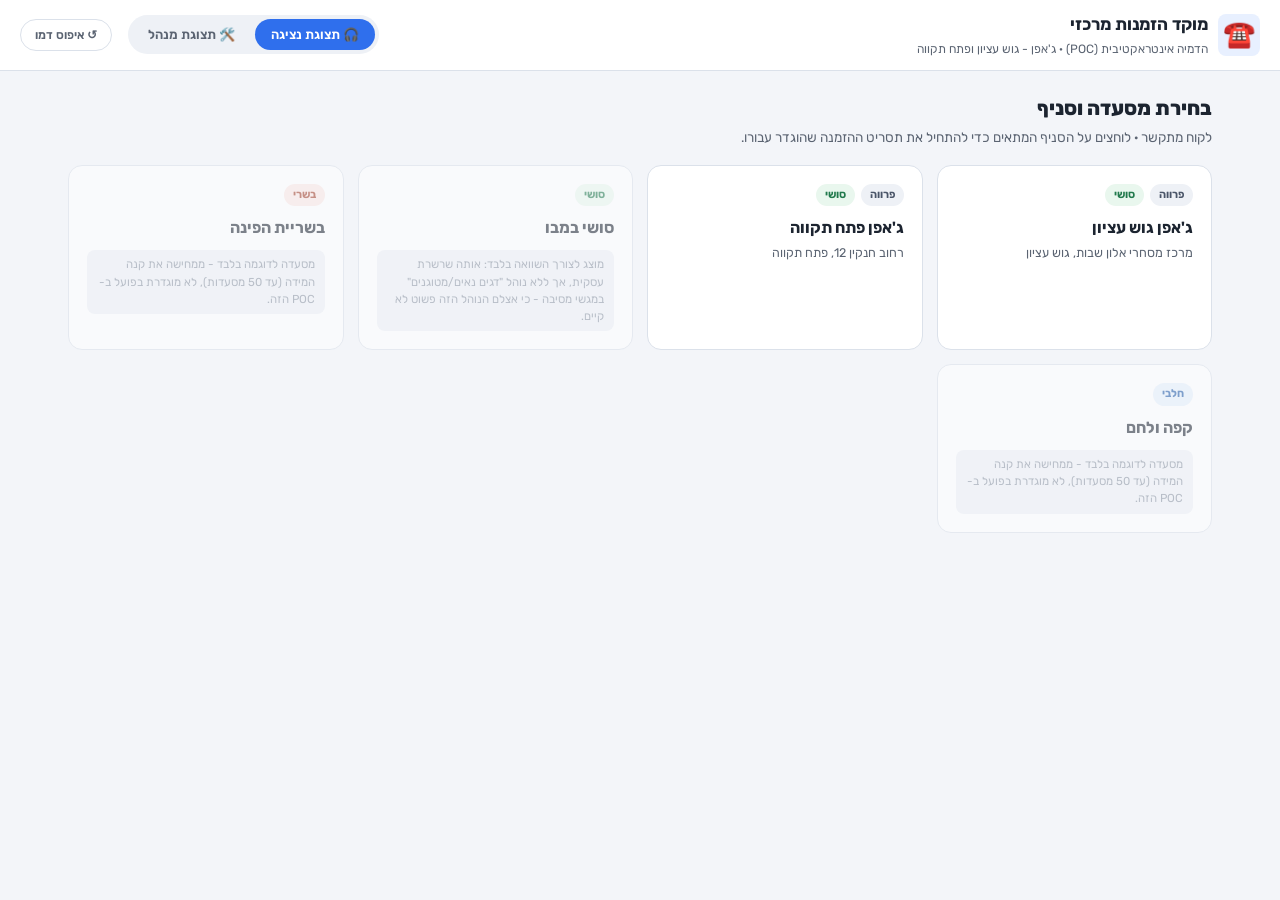
==== commit a71e1958: "תצוגה מותנית לבלוקים + התקדמות במקש Enter + עיצוב סיכום (סבב 4) - שאילתות/תסריטים/פופאפים בבנאי המסכ" ====
--- a/call-center-poc/index.html
+++ b/call-center-poc/index.html
@@ -11,7 +11,7 @@
 <link rel="preconnect" href="https://fonts.gstatic.com" crossorigin />
 <link href="https://fonts.googleapis.com/css2?family=Rubik:wght@400;500;600;700;800&display=swap" rel="stylesheet" />
 
-<link rel="stylesheet" href="css/style.css?v=3" />
+<link rel="stylesheet" href="css/style.css?v=4" />
 </head>
 <body>
 
@@ -39,13 +39,13 @@
   <div id="popup-root"></div>
   <div id="toast-root" class="toast-root"></div>
 
-  <script src="js/data.js?v=3"></script>
-  <script src="js/store.js?v=3"></script>
-  <script src="js/engine.js?v=3"></script>
-  <script src="js/popups.js?v=3"></script>
-  <script src="js/summary.js?v=3"></script>
-  <script src="js/agent.js?v=3"></script>
-  <script src="js/admin.js?v=3"></script>
-  <script src="js/app.js?v=3"></script>
+  <script src="js/data.js?v=4"></script>
+  <script src="js/store.js?v=4"></script>
+  <script src="js/engine.js?v=4"></script>
+  <script src="js/popups.js?v=4"></script>
+  <script src="js/summary.js?v=4"></script>
+  <script src="js/agent.js?v=4"></script>
+  <script src="js/admin.js?v=4"></script>
+  <script src="js/app.js?v=4"></script>
 </body>
 </html>
--- a/call-center-poc/css/style.css
+++ b/call-center-poc/css/style.css
@@ -584,6 +584,11 @@
   padding: 8px 10px; font-size: 12.5px; min-height: 56px; background: var(--surface-alt); color: var(--text); font-family: 'Rubik', sans-serif;
 }
 .canvas-block-preview { margin-top: 10px; padding-top: 10px; border-top: 1px dashed var(--border); }
+.condition-badge { font-size: 10.5px; font-weight: 700; color: var(--accent); background: var(--accent-tint); border-radius: 999px; padding: 2px 7px; margin-inline-start: 4px; }
+.block-condition-row { display: flex; align-items: center; gap: 8px; margin-top: 10px; padding-top: 10px; border-top: 1px dashed var(--border); flex-wrap: wrap; }
+.block-condition-row .field-label { white-space: nowrap; }
+.block-condition-key, .block-condition-value { padding: 7px 9px; border: 1px solid var(--border); border-radius: var(--radius-sm); font-size: 12.5px; background: var(--surface); color: var(--text); }
+.block-condition-value { flex: 1; min-width: 120px; }
 
 .block-palette { display: flex; flex-direction: column; gap: 14px; }
 .palette-section { background: var(--surface); border: 1px solid var(--border); border-radius: var(--radius); padding: 10px; }
@@ -614,6 +619,7 @@
 .mini-advance-btn { border: none; background: var(--primary); color: #fff; padding: 9px 18px; border-radius: var(--radius-sm); font-size: 13px; font-weight: 700; cursor: pointer; }
 .mini-advance-btn:hover { background: var(--primary-dark); }
 .skip-link { border: none; background: transparent; color: var(--text-faint); font-size: 12px; text-decoration: underline; cursor: pointer; margin-top: 8px; }
+.field-hint { margin: 6px 2px 0; font-size: 11.5px; color: var(--text-faint); }
 
 /* ===== Admin: branch settings, zones, category manager ===== */
 .branch-settings-details { margin-bottom: 14px; border: 1px solid var(--border); border-radius: var(--radius); padding: 4px 14px; background: var(--surface); }
